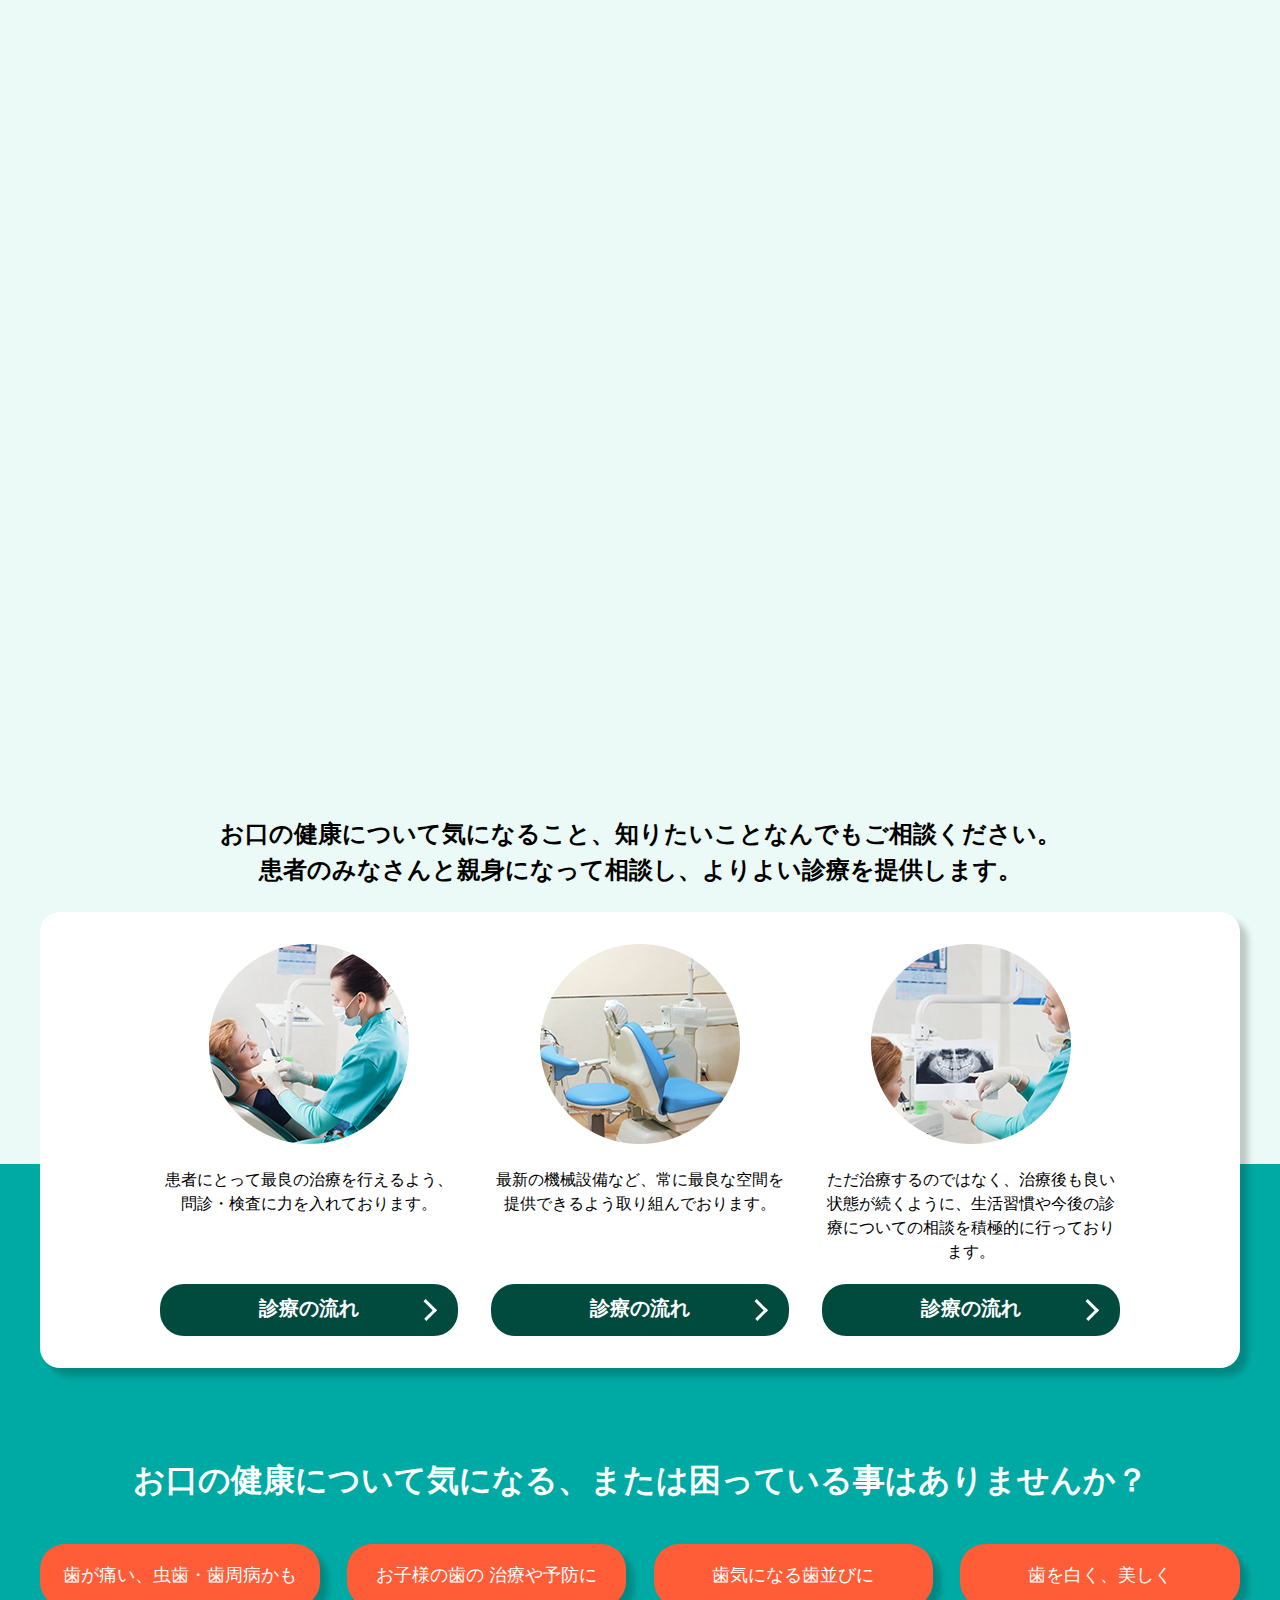
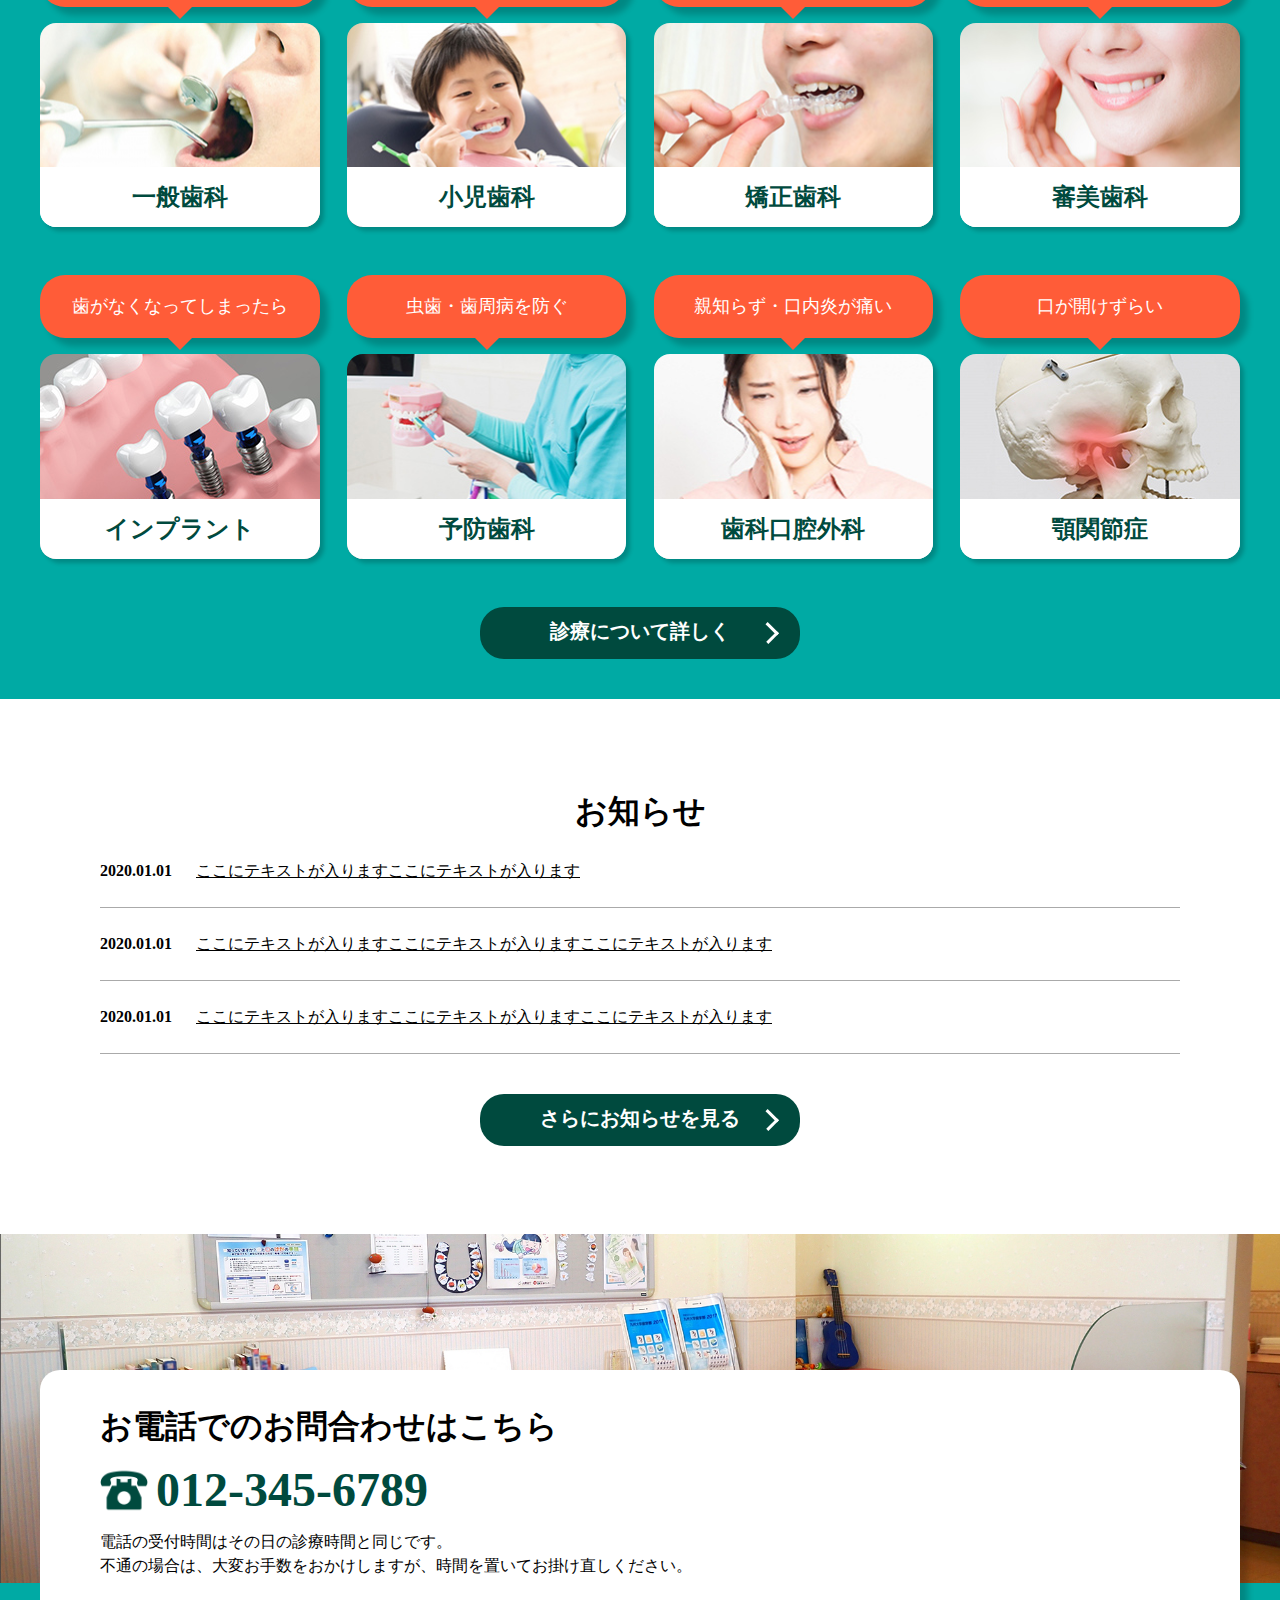
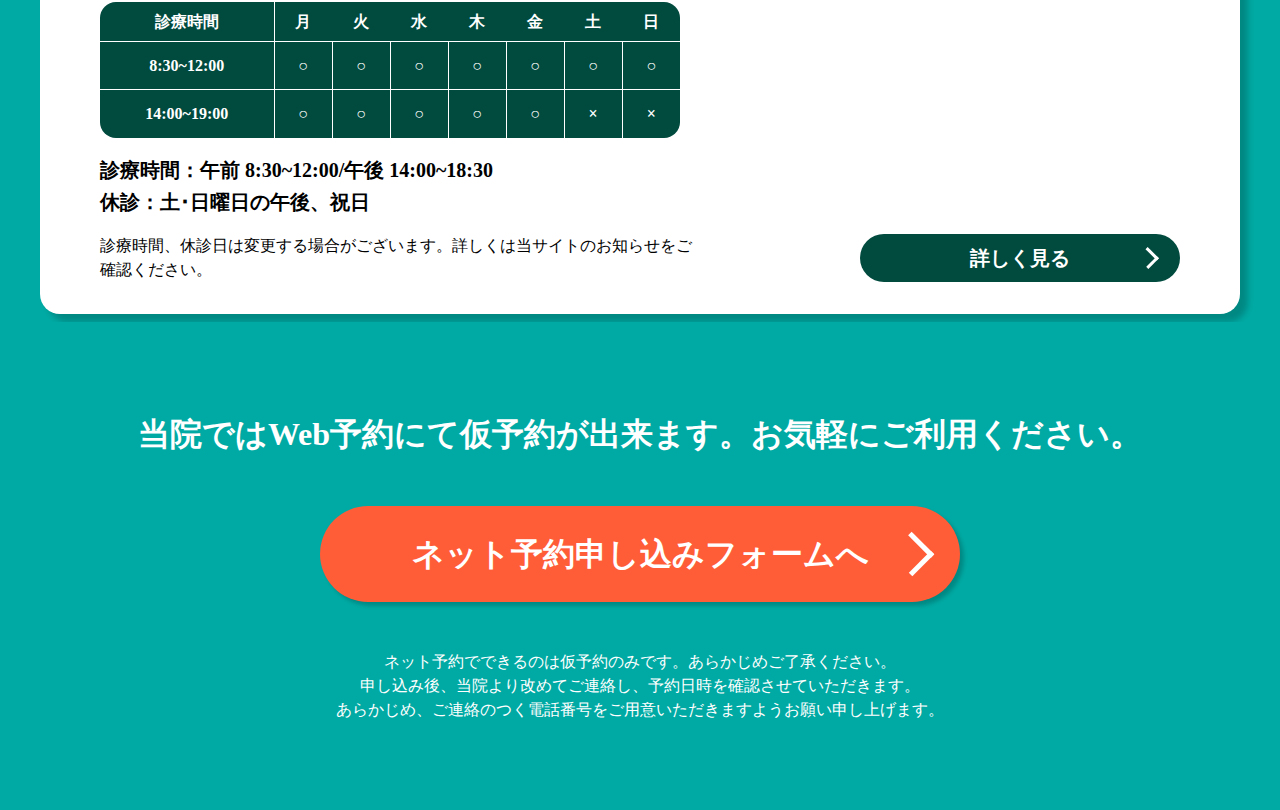
==== dental/index.html @ 42e89851 "GitHub_Pages_dental" ====
<!DOCTYPE html>
<html lang="ja">
<head>
	<meta charset="UTF-8">
	<meta name="viewport" content="width=device-width, initial-scale=1.0">
	<title>かわぐち歯科医院</title>

	<script src="common/js/jquery-3.3.1.min.js"></script>
	<script src="common/js/common.js"></script>

	<link rel="stylesheet" href="common/css/reset.css">
	<link rel="stylesheet" href="common/css/style.css">
</head>
<body>
<!--#include file="/common/inc/header.html"-->
	<main id="main">
		<section class="mv conts-inner fadeIn">
				<div class="mv-img pc-only"><img src="img/img_mv.png" srcset="img/img_mv.png 1x,img/img_mv@2x.png 2x" alt=""></div>
				<div class="overview">
					<h2 class="hl-font fadeIn">赤ちゃんからお年寄りまで。<br>
						安心して利用できる歯医者を目指して。</h2>
					<p class="fadeIn">歯は私たち動物の生活に欠かせない大切なものです。<br>
						歯の健康を守ることはその方が良い生活を送るのを守ることにつながります。<br>
						かわぐち歯科医院では一人でも多くの方のお口の健康を守り、地域の生活に根付いた歯医者さんを目指しています。</p>
				</div>
		</section>
		<section class="feature">
			<div class="conts-inner">
				<h2 class="hl-font scrollFadeIn">お口の健康について気になること、知りたいことなんでもご相談ください。<br class="pc-only">患者のみなさんと親身になって相談し、よりよい診療を提供します。</h2>
				<div class="feature-wrap scrollFadeUp">
					<ul class="feature-inner">
						<li>
							<figure><img src="img/img_feature_01.png" srcset="img/img_feature_01.png 1x,img/img_feature_01@2x.png 2x" alt=""></figure>
							<div>
								<p>患者にとって最良の治療を行えるよう、問診・検査に力を入れております。</p>
								<a href="" class="btn-link">診療の流れ<span class="header-arrow"></span></a>
							</div>
						</li>
						<li>
							<figure><img src="img/img_feature_02.png" srcset="img/img_feature_02.png 1x,img/img_feature_02@2x.png 2x" alt=""></figure>
							<div>
								<p>最新の機械設備など、常に最良な空間を提供できるよう取り組んでおります。</p>
								<a href="" class="btn-link">診療の流れ<span class="header-arrow"></span></a>
							</div>
						</li>
						<li>
							<figure><img src="img/img_feature_03.png" srcset="img/img_feature_03.png 1x,img/img_feature_03@2x.png 2x" alt=""></figure>
							<div>
								<p>ただ治療するのではなく、治療後も良い状態が続くように、生活習慣や今後の診療についての相談を積極的に行っております。</p>
								<a href="" class="btn-link">診療の流れ<span class="header-arrow"></span></a>
							</div>
						</li>
					</ul>
				</div>
			</div>
		</section>
		<section class="treat">
			<div class="conts-inner">
				<h2 class="hl-font scrollFadeIn">お口の健康について気になる、または困っている事はありませんか？</h2>
				<ul class="treat-list scrollFadeUp">
					<li>
						<p class="baloon">歯が痛い、虫歯・歯周病かも</p>
						<div><a href="">
							<img src="img/img_treat_01.jpg" srcset="img/img_treat_01.jpg 1x,img/img_treat_01@2x.jpg 2x" alt=""><span>一般歯科</span>
						</a></div>
					</li>
					<li>
						<p class="baloon">お子様の歯の 治療や予防に</p>
						<div><a href="">
							<img src="img/img_treat_02.jpg" srcset="img/img_treat_02.jpg 1x,img/img_treat_02@2x.jpg 2x" alt=""><span>小児歯科</span>
						</a></div>
					</li>
					<li>
						<p class="baloon">歯気になる歯並びに</p>
						<div><a href="">
							<img src="img/img_treat_03.jpg" srcset="img/img_treat_03.jpg 1x,img/img_treat_03@2x.jpg 2x" alt=""><span>矯正歯科</span>
						</a></div>
					</li>
					<li>
						<p class="baloon">歯を白く、美しく</p>
						<div><a href="">
							<img src="img/img_treat_04.jpg" srcset="img/img_treat_04.jpg 1x,img/img_treat_04@2x.jpg 2x" alt=""><span>審美歯科</span>
						</a></div>
					</li>
					<li>
						<p class="baloon">歯がなくなってしまったら</p>
						<div><a href="">
							<img src="img/img_treat_05.jpg" srcset="img/img_treat_05.jpg 1x,img/img_treat_05@2x.jpg 2x" alt=""><span>インプラント</span>
						</a></div>
					</li>
					<li>
						<p class="baloon">虫歯・歯周病を防ぐ</p>
						<div><a href="">
							<img src="img/img_treat_06.jpg" srcset="img/img_treat_06.jpg 1x,img/img_treat_06@2x.jpg 2x" alt=""><span>予防歯科</span>
						</a></div>
					</li>
					<li>
						<p class="baloon">親知らず・口内炎が痛い</p>
						<div><a href="">
							<img src="img/img_treat_07.jpg" srcset="img/img_treat_07.jpg 1x,img/img_treat_07@2x.jpg 2x" alt=""><span>歯科口腔外科</span>
						</a></div>
					</li>
					<li>
						<p class="baloon">口が開けずらい</p>
						<div><a href="">
							<img src="img/img_treat_08.jpg" srcset="img/img_treat_08.jpg 1x,img/img_treat_08@2x.jpg 2x" alt=""><span>顎関節症</span>
						</a></div>
					</li>
				</ul>
				<a class="btn-link" href="">診療について詳しく<span class="white-cont-arrow"></span></a>
			</div>
		</section>
		<section class="news scrollFadeIn">
			<div class="conts-inner">
				<h2 class="hl-font">お知らせ</h2>
				<div class="news-list">
					<dl>
						<dt class="data">2020.01.01</dt>
						<dd class="title"><a href="">ここにテキストが入りますここにテキストが入ります</a></dd>
					</dl>
					<dl>
						<dt class="data">2020.01.01</dt>
						<dd class="title"><a href="">ここにテキストが入りますここにテキストが入りますここにテキストが入ります</a></dd>
					</dl>
					<dl>
						<dt class="data">2020.01.01</dt>
						<dd class="title"><a href="">ここにテキストが入りますここにテキストが入りますここにテキストが入ります</a></dd>
					</dl>
				</div>
				<a class="btn-link" href="">さらにお知らせを見る<span class="black-cont-arrow"></span></a>
			</div>
		</section>
		<div class="access">
			<div class="conts-inner scrollFadeUp">
				<div class="access-inner">
					<div class="access-l-inner">
						<div>
							<h3 class="hl-font">お電話でのお問合わせはこちら</h3>
							<p class="phone-num"><img src="common/img/icon_tele.png" alt="" width="56px">012-345-6789</p>
							<p class="note">電話の受付時間はその日の診療時間と同じです。<br>
								不通の場合は、大変お手数をおかけしますが、時間を置いてお掛け直しください。</p>
						</div>
						<div>
							<table class="day-table">
								<tr>
									<td>診療時間</td>
									<td class="week">月</td>
									<td class="week">火</td>
									<td class="week">水</td>
									<td class="week">木</td>
									<td class="week">金</td>
									<td class="week">土</td>
									<td class="week">日</td>
								</tr>
								<tr>
									<td>8:30~12:00</td>
									<td>○</td>
									<td>○</td>
									<td>○</td>
									<td>○</td>
									<td>○</td>
									<td>○</td>
									<td>○</td>
								</tr>
								<tr>
									<td>14:00~19:00</td>
									<td>○</td>
									<td>○</td>
									<td>○</td>
									<td>○</td>
									<td>○</td>
									<td>×</td>
									<td>×</td>
								</tr>
							</table>
							<p class="note">
								<span>診療時間：午前 8:30~12:00/午後 14:00~18:30<br>
									休診：土･日曜日の午後、祝日</span>
							</p>
							<p class="note">診療時間、休診日は変更する場合がございます。詳しくは当サイトのお知らせをご確認ください。</p>
						</div>
					</div>
					<div class="access-r-inner">
						<div class="map">
							<iframe src="https://www.google.com/maps/embed?pb=!1m18!1m12!1m3!1d3235.920713648022!2d139.7155083503374!3d35.80187973085672!2m3!1f0!2f0!3f0!3m2!1i1024!2i768!4f13.1!3m3!1m2!1s0x6018936f20add401%3A0x22ad331ac58eb2db!2z5bed5Y-j6aeF!5e0!3m2!1sja!2sjp!4v1653805474822!5m2!1sja!2sjp" style="border:0;" allowfullscreen="" loading="lazy" referrerpolicy="no-referrer-when-downgrade"></iframe>
						</div>
						<div class="btn-link-inner">
							<a class="btn-link" href="">詳しく見る</a>
						</div>
					</div>
				</div>
			</div>
		</div>
		<section class="web-form">
			<div class="conts-inner scrollFadeIn">
				<h3 class="hl-font">当院ではWeb予約にて仮予約が出来ます。<br class="sp-only">お気軽にご利用ください。</h3>
				<a href="form/" class="form-btn-link">ネット予約申し込みフォームへ</a>
				<p>ネット予約でできるのは仮予約のみです。あらかじめご了承ください。<br>
					申し込み後、当院より改めてご連絡し、予約日時を確認させていただきます。<br>
					あらかじめ、ご連絡のつく電話番号をご用意いただきますようお願い申し上げます。</p>
			</div>
		</section>
	</main>
<!--#include file="/common/inc/footer.html"-->
</body>
</html>
---- dental/common/css/style.css ----
/*
緑：#004A3E
#00AAA4
#EBFAF6　　　
オレンジ：#FF5C38
*/
*{
	font-size: 16px;
	line-height: 1.5;
}
@media screen and (max-width:767px){
	*{
		font-size: min(2vw,16px);
	}
}
a{
	width: 100%;
	height: 100%;
}
img{
	width: 100%;
}

/*PC・SPのみ表示*/
.sp-only{
	display: none;
}
@media screen and (max-width:767px){
	/*PC・SPのみ表示*/
	.pc-only{
		display: none;
	}
	.sp-only{
		display: block;
	}
}

/*~1200px*/
.conts-inner{
	width: 95%;
	max-width: 1200px;
	margin: 0 auto;
}
@media screen and (max-width:767px){
	/*~1200px*/
	.conts-inner{
		width: 96%;
		max-width: 736px;
	}
}
/*見出しフォント*/
.hl-font{
	font-family:"筑紫A丸ゴシック","ヒラギノ丸ゴ";
	font-weight: bold;
}
/*中央揃えテキスト*/
.align-C{
	text-align: center;
}
/*リンクボタン*/
.btn-link{
	display: block;
	position: relative;
	width: 320px;
	height: auto;
	padding: 14px 40px;
	border-radius: 24px;
	color: #fff;
	background-color: #004A3E;
	font-size: 20px;
	font-family:"筑紫A丸ゴシック","ヒラギノ丸ゴ";
	font-weight: bold;
	text-align: center;
	line-height: 1;
	transition: all 0.2s ease-out;
}
.btn-link:hover{
	background-color: #337f73;
}
.btn-link::after{
	content: '';
	display: inline-block;
	position: absolute;
    right: 24px;
    top: 50%;
	width: 16px;
	height: 15px;
	border-top: 3px solid #fff;
	border-right: 3px solid #fff;
	transform: translate(0,-50%) rotate(45deg); 
}
@media screen and (max-width:767px){
	/*リンクボタン*/
	.btn-link{
		width: 100%;
		max-width: 308px;
		height: auto;
		padding: min(2vw,16px) min(4vw,32px);
		border-radius: min(3.3vw,26px);
		font-size: min(2.6vw,20px);
	}
	.btn-link:hover{
		background-color: #337f73;
	}
	.btn-link::after{
		right: min(4vw,32px);
		width: min(2vw,16px);
		height: min(2vw,16px);
		border-top: 2px solid #fff;
		border-right: 2px solid #fff;
	}	
}

/*トップ推移ボタン*/
.top-btn{
	position: fixed;
	right: 24px;
	bottom: 24px;
	width: 96px;
	height: 96px;
	border-radius: 50%;
	background-color: #004A3E;
	z-index: 70;
	opacity: 0;
	transition: all 0.3s ease-out;
}
.top-btn:hover{
	background-color: #337f73;
}
.top-btn.active{
	opacity: 1;
}
.top-btn>a{
	position: relative;
	display: block;
	width: 100%;
	height: 100%;
}
.top-btn-arrow{
	position: absolute;
	top: 50%;
	left: 0;
	right: 0;
	width: 32px;
	height: 32px;
	margin: 0 auto;
	border-left: 4px solid #fff;
	border-top: 4px solid #fff;
	transform: translateY(-25%) rotate(45deg);
}

/*---------------------------------------*/
/*ヘッダー*/
header{
	position: fixed;
	top:0;
	width: 100%;
	background-color: #fff;
	z-index: 100;
}
header .conts-inner{
	display: flex;
	justify-content: space-between;
	padding-top: 16px;
}
/*ロゴ*/
.header-logo{
	width: 322px;
	height: 48px;
	margin-left: 24px;
}
.header-logo>img{
	width: auto;
	height: 100%;
}
/*メインナビ*/
.main-nav{
	display: flex;
	margin-top: 16px;
	font-family:"筑紫A丸ゴシック","ヒラギノ丸ゴ";
	font-weight: bold;
}
.main-nav>li>a{
	display: block;
	padding: 16px min(1.9vw,24px);
	line-height: 1;
	transition: all 0.2s ease-out;
}
.main-nav>li>a:hover{
	opacity: 0.5;
}
/*ヘッダー右側*/
.header-r-inner{
}
.header-r-inner .phone-num{
	display: inline-block;
	height: 32px;
	color: #004A3E;
	font-size: 32px;
	font-family:"筑紫A丸ゴシック","ヒラギノ丸ゴ";
	font-weight: bold;
	line-height: 1;
	vertical-align: middle;
}
.header-r-inner .phone-num>img{
	margin-right: 8px;
	width: 39px;
}
.header-r-inner p{
	margin-top: 16px;
	font-size: min(1.7vw,16px);
	font-family:"筑紫A丸ゴシック","ヒラギノ丸ゴ";
	font-weight: bold;
}
#hamburger-icon{
	display: none;
}
.sp-main-nav{
	display: none;
}
@media screen and (max-width:767px){
	header .conts-inner{
		padding: min(3.1vw,24px) 0;
	}
	.header-logo{
		width: auto;
		max-width: 268px;
		height: 10vw;
		max-height: 40px;
		margin-left: 0;
	}
	.main-nav,.header-r-inner{
		display: none;
	}
	#hamburger-icon{
		display: block;
		position: relative;
		width: 15%;
		max-width: 40px;
		height: 28px;
		margin-top: min(1vw,8px);
		cursor: pointer;
	}
	#hamburger-icon div{
		position: absolute;
		width: 100%;
		height: 4px;
		background-color: #004A3E;
		transition: all 0.3s ease-out;
	}
	#hamburger-icon div:nth-child(1){
		top: 0;
	}
	#hamburger-icon div:nth-child(2){
		top: 45%;
	}
	#hamburger-icon div:nth-child(3){
		top: 90%;
	}
	#hamburger-icon.active div:nth-child(1){
		transform: translateY(320%) rotate(45deg);
	}
	#hamburger-icon.active div:nth-child(2){
		width: 0;
	}
	#hamburger-icon.active div:nth-child(3){
		transform: translateY(-320%) rotate(-45deg);
	}

	.sp-main-nav{
		position: fixed;
		top: calc(min(6.2vw,48px) + min(10vw,40px));
		display: block;
		width: 100%;
		height: 0;
		padding: 0 2%;
		/*opacity: 0;*/
		background-color: rgba(255, 255, 255, 0.8);
		font-size: 16px!important;
		overflow: hidden;
		z-index: 80;
		transition: all 0.3s ease-out;
	}
	.sp-main-nav.active{
		height: 100vh;
	}
	.sp-main-nav ul{
		padding-top: 24px;
	}
	.sp-main-nav li{
		border-bottom: 1px solid #000;
		text-align: center;
	}
	.sp-main-nav li>a{
		display: block;
		padding: 3.1vw;
	}
	.sp-main-nav>div{
		margin-top: 24px;
	}
	.sp-main-nav .phone-num{
		display: inline-block;
		color: #004A3E;
		font-size: 32px;
		font-family:"筑紫A丸ゴシック","ヒラギノ丸ゴ";
		font-weight: bold;
		line-height: 1;
		vertical-align: middle;
	}
	.sp-main-nav .phone-num>img{
		margin-right: 8px;
		width: 39px;
	}
}

/*---------------------------------------*/
/**/
main{
    padding-top: 128px;
    background-color: #EBFAF6;
}
@media screen and (max-width:767px){
	main{
		padding-top: calc(min(6.2vw,48px) + min(10vw,40px));
	}	
}
/*---------------------------------------*/
/*メインビジュアル*/
.mv{
	position: relative;
	width: 95%;
	max-width: 1200px;
	height: min(50vw,600px);
	margin: 0 auto;
}
.mv .mv-img{
	position: absolute;
	top: 0;
	right: 0;
	width: 67%;
	max-width: 800px;
}
.mv .overview{
	position: absolute;
	bottom: 0;
	padding-left: min(4.7vw,60px);
	z-index: 50;
}
.mv .overview>h2{
	color: #004A3E;
	font-size: 40px;
	line-height: 1.8;
}
.mv .overview>p{
	margin-top: 16px;
	line-height: 2;
}
@media screen and (max-width:767px){
	.mv{
		width: 100%;
		height: auto;
		background-image: url("../../img/mv_sp.jpg");
		background-repeat: no-repeat;
		background-position: center top;
		background-size: contain;
	}
	.mv .overview{
		position: unset;
		width: 96%;
		margin: 0 auto;
		padding: 65.6vw 0 0 0;
	}
	.mv .overview>h2{
		font-size: min(5.2vw,40px);
		line-height: 1.5;
	}
}

/*---------------------------------------*/
/*特長*/
.feature{
	padding-top: 88px;
	text-align: center;
}
.feature h2{
	font-size: 24px;
}
.feature-wrap{
	width: 100%;
	margin-top: 24px;
	padding: 32px min(4.7vw,60px);
	background-color: #fff;
	border-radius: 20px;
	position: relative;
	z-index: 50;
	box-shadow: 8px 8px 6px rgba(0, 0, 0, 0.2);
}
.feature-inner{
	display: flex;
	flex-direction: row;
	justify-content: space-between;
	max-width: 960px;
	margin: 0 auto;
}
.feature-inner>li{
	position: relative;
	width: 31%;
	padding-bottom: 72px;
}
.feature-inner>li:first-child{
	
}
.feature-inner>li figure{
	width: 15.6vw;
	max-width: 200px;
	margin: 0 auto;
}
.feature-inner>li p{
	margin-top: 24px;
}
.feature-inner>li .btn-link{
	position: absolute;
	bottom: 0;
	width: 100%;
	margin: 24px auto 0;
}

@media screen and (max-width:767px){
	.feature{
		padding-top: min(9.3vw,72px);
	}
	.feature h2{
		font-size: min(3.2vw,24px);
	}
	.feature-wrap{
		margin-top: min(3.2vw,24px);
		padding: 24px min(4.1vw,32px);
	}
	.feature-inner{
		flex-direction: column;
	}
	.feature-inner>li{
		display: flex;
		flex-direction: row;
		justify-content: space-between;
		width: 100%;
		margin-top: 24px;
		padding-bottom: 0;
	}
	.feature-inner>li>div{
		width: 100%;
		padding-left: min(3.2vw,24px);
	}
	.feature-inner>li:first-child{
		margin-top: 0;
	}
	.feature-inner>li figure{
		width: 16.6vw;
		max-width: 128px;
		min-width: 96px;
		margin: 0 3% 0 0;
	}
	.feature-inner>li p{
		margin-top: 8px;
		font-size: min(1.8vw,14px);
		text-align: left;
	}
	.feature-inner>li .btn-link{
		position: relative;
		margin: 16px 0 0;
	}
}

/*---------------------------------------*/
/*診療案内*/
.treat{
	margin-top: -204px;
	padding: 292px 0 40px;
	background-color: #00AAA4;
	color: #fff;
	text-align: center;
}
.treat h2{
	font-size: 32px;
}
.treat-list{
	display: flex;
	flex-wrap: wrap;
	justify-content: space-between;
	width: 100%;
	margin-top: 40px;
}
.treat-list>li{
	width: 23.3%;
	max-width: 280px;
	margin-bottom: 48px;
}
.treat-list>li .baloon{
	width: 100%;
	height: auto;
	padding: min(1.5vw,18px);
	border-radius: 25px;
	color: #fff;
	background-color: #FF5C38;
	font-size: min(1.4vw,18px);
	position: relative;
	box-shadow: 8px 8px 6px rgba(0, 0, 0, 0.2);
}
.treat-list>li .baloon::after{
	content: "";
	width: 24px;
	margin: 0 auto;
	border-width: 12px;
	border-color: #FF5C38 transparent transparent transparent;
	position: absolute;
	bottom: -24px;
	left: 0;
	right: 0;
}
.treat-list>li div{
	width: 100%;
	margin-top: 16px;
	border-radius: min(1.3vw,16px);
	overflow: hidden;
	position: relative;
	box-shadow: 4px 4px 4px rgba(0, 0, 0, 0.2);
	transition: all 0.2s ease-out;
}
.treat-list>li div:hover{
	transform: translate(4px,4px);
}
.treat-list>li img{
	width: 100%;
}
.treat-list>li span{
	display: block;
	width: 100%;
	height: auto;
	padding: min(1vw,12px);
	color: #004A3E;
	background-color: #fff;
	font-size: min(2vw,24px);
	font-weight: bold;
	font-family:"筑紫A丸ゴシック","ヒラギノ丸ゴ";
	position: absolute;
	bottom: 0;
}
.treat .btn-link{
	margin: 0 auto;
}
@media screen and (max-width:1040px){
	.treat-list>li{
		width: 32%;
	}
}
@media screen and (max-width:767px){
	.treat{
		padding: 276px 0 24px;
	}
	.treat h2{
		font-size: min(3.2vw,24px);
	}
	.treat-list{
		justify-content: space-around;
		margin-top: min(5.2vw,40px);
	}
	.treat-list>li{
		width: 48%;
		max-width: 344px;
		min-width: 152px;
		margin-bottom: min(4.1vw,32px);
	}
	.treat-list>li .baloon{
		padding: min(2vw,16px);
		font-size: min(2.6vw,20px);
	}
	.treat-list>li .baloon::after{
		width: min(3.1vw,24px);
		border-width: 12px;
		bottom: min(-3.1vw,-24px);
	}
	.treat-list>li span{
		font-size: min(3.1vw,24px);
	}
}

/*---------------------------------------*/
/*お知らせ*/
.news{
	background-color: #fff;
	padding: 88px min(4.7vw,60px);
}
.news h2{
	text-align: center;
	font-size: 32px;
}
.news-list{
	width: 100%;
	max-width: 1080px;
	margin: 8px auto 0;
}
.news-list>dl{
	display: flex;
	width: 100%;
	margin-top: 24px;
	padding-bottom: 24px;
	border-bottom: 1px solid #aaa;
}
.news-list>dl dd{
	width: 100%;
	margin-left: 24px;
}
.news-list>dl dd a{
	text-decoration: underline; 
}
.news .btn-link{
	margin: 40px auto 0;
}
@media screen and (max-width:767px){
	.news{
		padding: min(9.3vw,72px) 24px;
	}
	.news h2{
		font-size: min(3.2vw,24px);
	}
	.news-list{
		margin: 0 auto;
	}
	.news-list>dl{
		display: block;
		margin-top: 16px;
		padding: 0 min(4.1vw,32px) 16px;
	}
	.news-list>dl dd{
		margin-left: 0;
	}
	.news .btn-link{
		margin: 32px auto 0;
	}
}
/*---------------------------------------*/
/**/
.access{
	padding: 136px 0 8px;
	background-color: #00AAA4;
	background-image: url("../../img/bg_access.jpg");
	background-position: top;
	background-size: contain;
	background-repeat: no-repeat;
}
.access .conts-inner{
	padding: 32px min(5vw,60px);
	background-color: #fff;
	border-radius: 20px;
	box-shadow: 8px 8px 6px rgba(0, 0, 0, 0.2);
}
.access-inner{
	display: flex;
	justify-content: space-between;
	width: 100%;
}
.access h3{
	font-size: min(2.6vw,32px);
}
.access-l-inner{
	width: 56%;
}
.access-r-inner{
	position: relative;
	width: 41%;
}
.access .phone-num{
	height: min(4vw,48px);
	margin-top: 16px;
	color: #004A3E;
    font-size: min(4vw,48px);
    font-family: "筑紫A丸ゴシック","ヒラギノ丸ゴ";
    font-weight: bold;
    line-height: 1;
    vertical-align: middle;
}
.access .phone-num>img{
	width: auto;
	height: min(4vw,48px);
	margin-right: 8px;
}
.access .note{
	margin-top: 16px;
}
.access .note>span{
	font-size: 20px;
	font-weight: bold;
	line-height: 1.6;
}
.access table{
	width: 100%;
	max-width: 580px;
	margin-top: 24px;
	border-radius: 16px;
	color: #fff;
	background-color: #004A3E;
	font-family: "筑紫A丸ゴシック","ヒラギノ丸ゴ";
}
.access table tr{
	height: 48px;
	border-bottom: 1px solid #fff;
	font-weight: bold;
}
.access table tr:first-of-type{
	height: 40px;
}
.access table tr:last-of-type{
	border-bottom: none;
}
.access table td{
	width: 10%;
	border-right: 1px solid #fff;
	text-align: center;
	vertical-align: middle;
}
.access table tr td:first-of-type{
	width: 30%;
}
.access table td.week,.access table tr td:last-of-type{
	border-right: none;
}
.access .map{
	width: 100%;
	height: 346px;
}
.access .map iframe{
	width: 100%;
	height: 100%;
}
.access .btn-link-inner{
	position: absolute;
	right: 0;
	bottom: 0;
}
@media screen and (max-width:959px){
	.access-inner{
		display: block;
	}
	.access-inner>div{
		width: 100%;
	}
}
@media screen and (max-width:767px){
	.access{
		padding: 88px 0 8px;
		background-image: url("../../img/bg_access_sp.jpg");
	}
	.access .conts-inner{
		padding: 24px min(4.1vw,32px);
		background-color: #fff;
	}
	.access h3{
		font-size: min(3.1vw,24px);
	}
	.access-r-inner{
		margin-top: 24px;
	}
	.access .phone-num{
		height: min(8vw,40px);
		margin-top: min(2vw,16px);
		font-size: min(8vw,40px);
	}
	.access .phone-num>img{
		height: min(8vw,40px);
	}
	.access .note{
		margin-top: min(2vw,16px);
	}
	.access .note>span{
		font-size: min(2.6vw,20px);
	}
	.access table{
		width: 100%;
		max-width: 580px;
		margin-top: min(3.1vw,24px);
	}
	.access table tr{
		height: 40px;
	}
	.access table tr:first-of-type{
		height: 32px;
	}
	.access .btn-link-inner{
		position: unset;
		margin-top: 24px;
	}
	.access .btn-link{
		margin: 0 auto;
	}
}
/*---------------------------------------*/
/**/
.web-form{
	padding: 88px 0;
	background-color: #00AAA4;
	color: #fff;
	text-align: center;
}
.web-form h3{
	font-size: 32px;
}
.web-form .form-btn-link{
	position: relative;
	display: block;
	width: 640px;
	height: 96px;
	margin: 48px auto 0;
	padding: 32px 60px;
	border-radius: 48px;
	box-shadow: 4px 4px 4px rgba(0, 0, 0, 0.2);
	color: #fff;
	background-color: #FF5C38;
	font-size: 32px;
	font-family:"筑紫A丸ゴシック","ヒラギノ丸ゴ";
	font-weight: bold;
	text-align: center;
	line-height: 1;
	transition: all 0.2s ease-out;
}
.web-form .form-btn-link:hover{
	box-shadow: 0 0 0 transparent;
	background-color: #ff8b72;
	transform: translate(4px,4px);
}
.web-form .form-btn-link::after{
	content: '';
	display: inline-block;
	position: absolute;
    right: 32px;
    top: 50%;
	width: 32px;
	height: 31px;
	border-top: 5px solid #fff;
	border-right: 5px solid #fff;
	transform: translate(0,-50%) rotate(45deg); 
}
.web-form p{
	margin-top: 48px;
}
@media screen and (max-width:767px){
	.web-form{
		padding: min(11vw,88px) 0;
	}
	.web-form h3{
		font-size: min(3.1vw,24px);
	}
	.web-form .form-btn-link{
		width: 100%;
		max-width: 560px;
		height: auto;
		margin: min(4.1vw,32px) auto 0;
		padding: min(3.1vw,24px) 2.6vw;
		border-radius: min(6.2vw,48px);
		font-size: min(4.1vw,32px) ;
	}
	.web-form .form-btn-link::after{
		right: 32px;
		width: 16px;
		height: 15px;
		border-top: 3px solid #fff;
		border-right: 3px solid #fff;
	}
	.web-form p{
		margin-top: 24px;
	}
}
/*---------------------------------------*/
/*フッター*/
footer{
	padding: 48px 0;
}
footer h1{
	width: 322px;
	height: 48px;
	margin-left: 24px;
}
footer h1>img{
	width: auto;
	height: 100%;
}
footer p{
	margin-left: 24px;
}

footer h1+p{
	margin-top: 32px;
}
@media screen and (max-width:767px){
	/*フッター*/
	footer{
		padding: min(3.1vw,24px) 0;
	}
	footer h1{
		width: 55%;
		max-width: 214px;
		height: auto;
		margin-left: 0;
	}
	footer h1>img{
		width: 100%;
		height: auto;
	}
	footer p{
		margin-left: 0;
	}

	footer h1+p{
		margin-top: 8px;
	}
}

/*---------------------------------------*/
/**/
.fadeIn{
	animation-name: fadeInAnime;
	animation-duration: 2s;
	animation-fill-mode: forwards;
	opacity: 0;
}
@keyframes fadeInAnime{
	from{
		opacity: 0;
	}
	to{
		opacity: 1;
	}
}

.fadeUp{
	animation-name: fadeUpAnime;
	animation-duration: 1s;
	animation-fill-mode: forwards;
	opacity: 0;
}
@keyframes fadeUpAnime{
	from{
		opacity: 0;
		transform: translateY(100px);
	}
	to{
		opacity: 1;
		transform: translateY(0);
	}
}
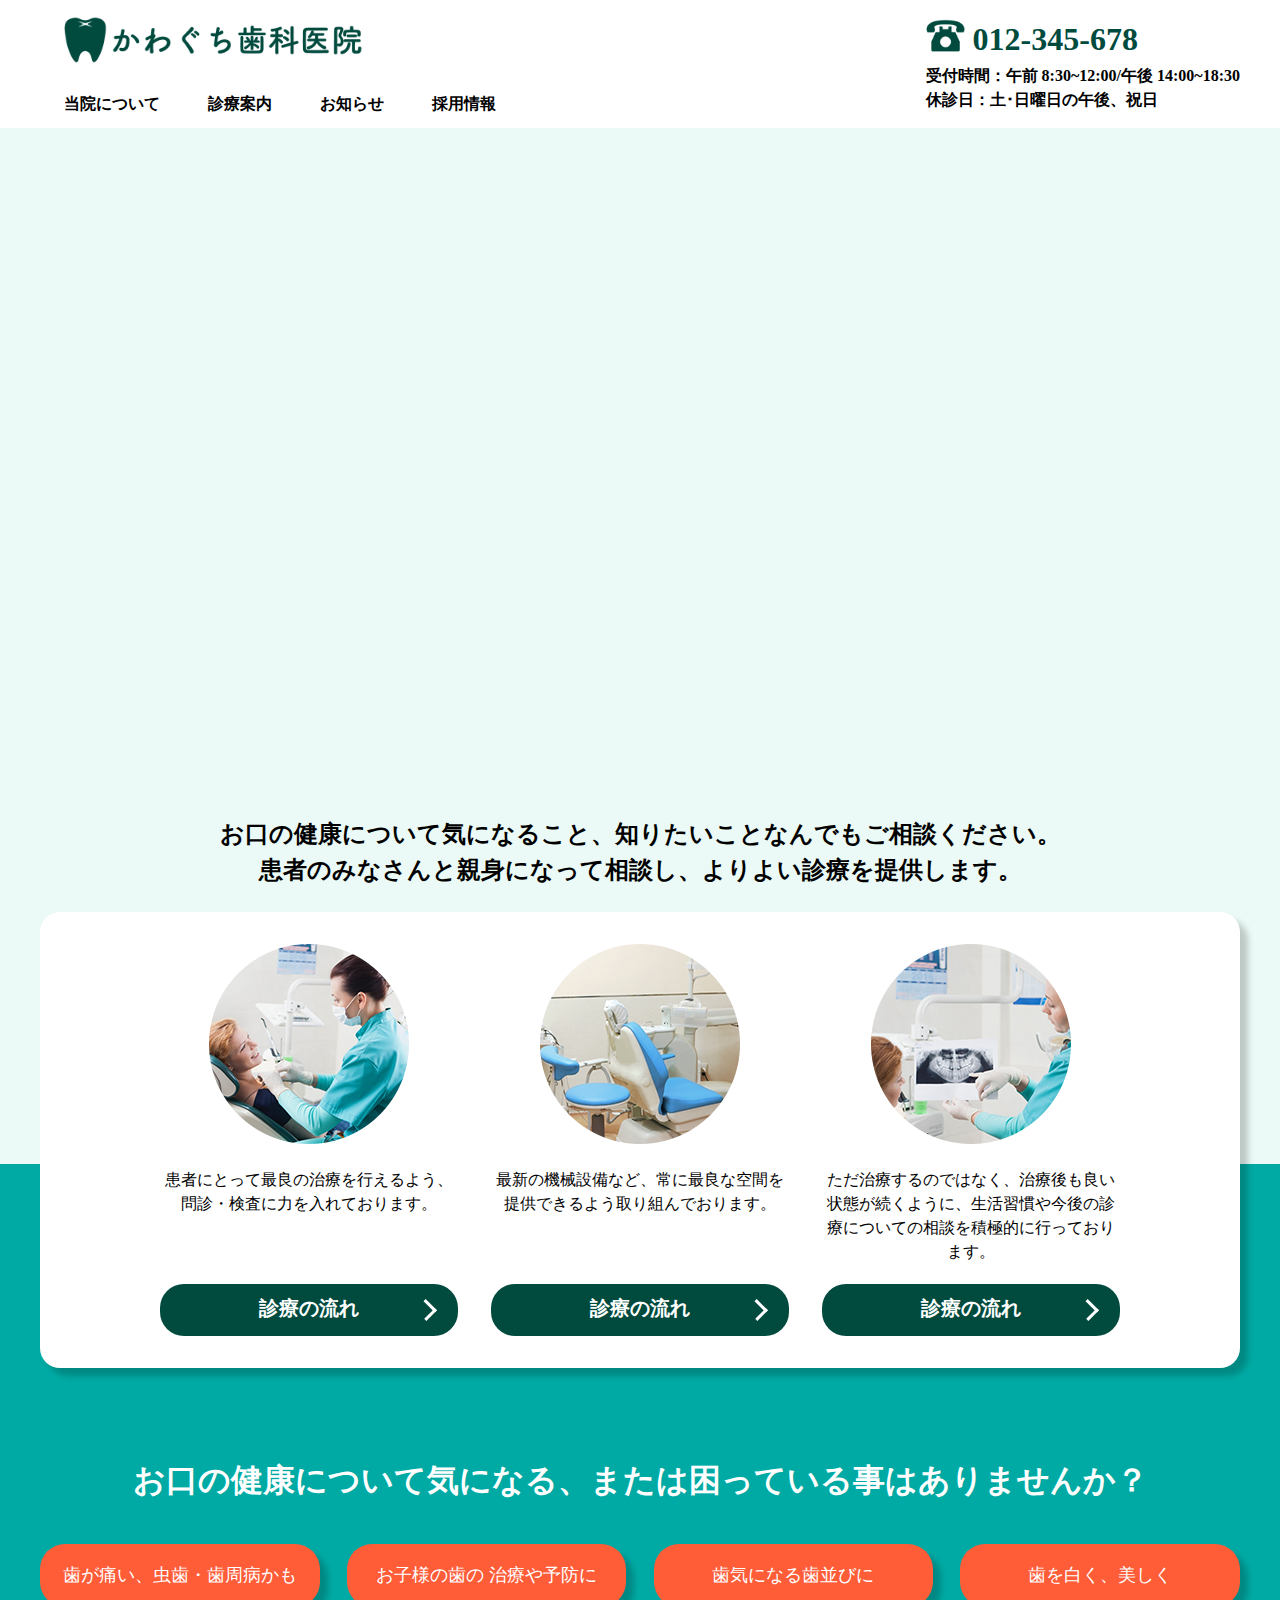
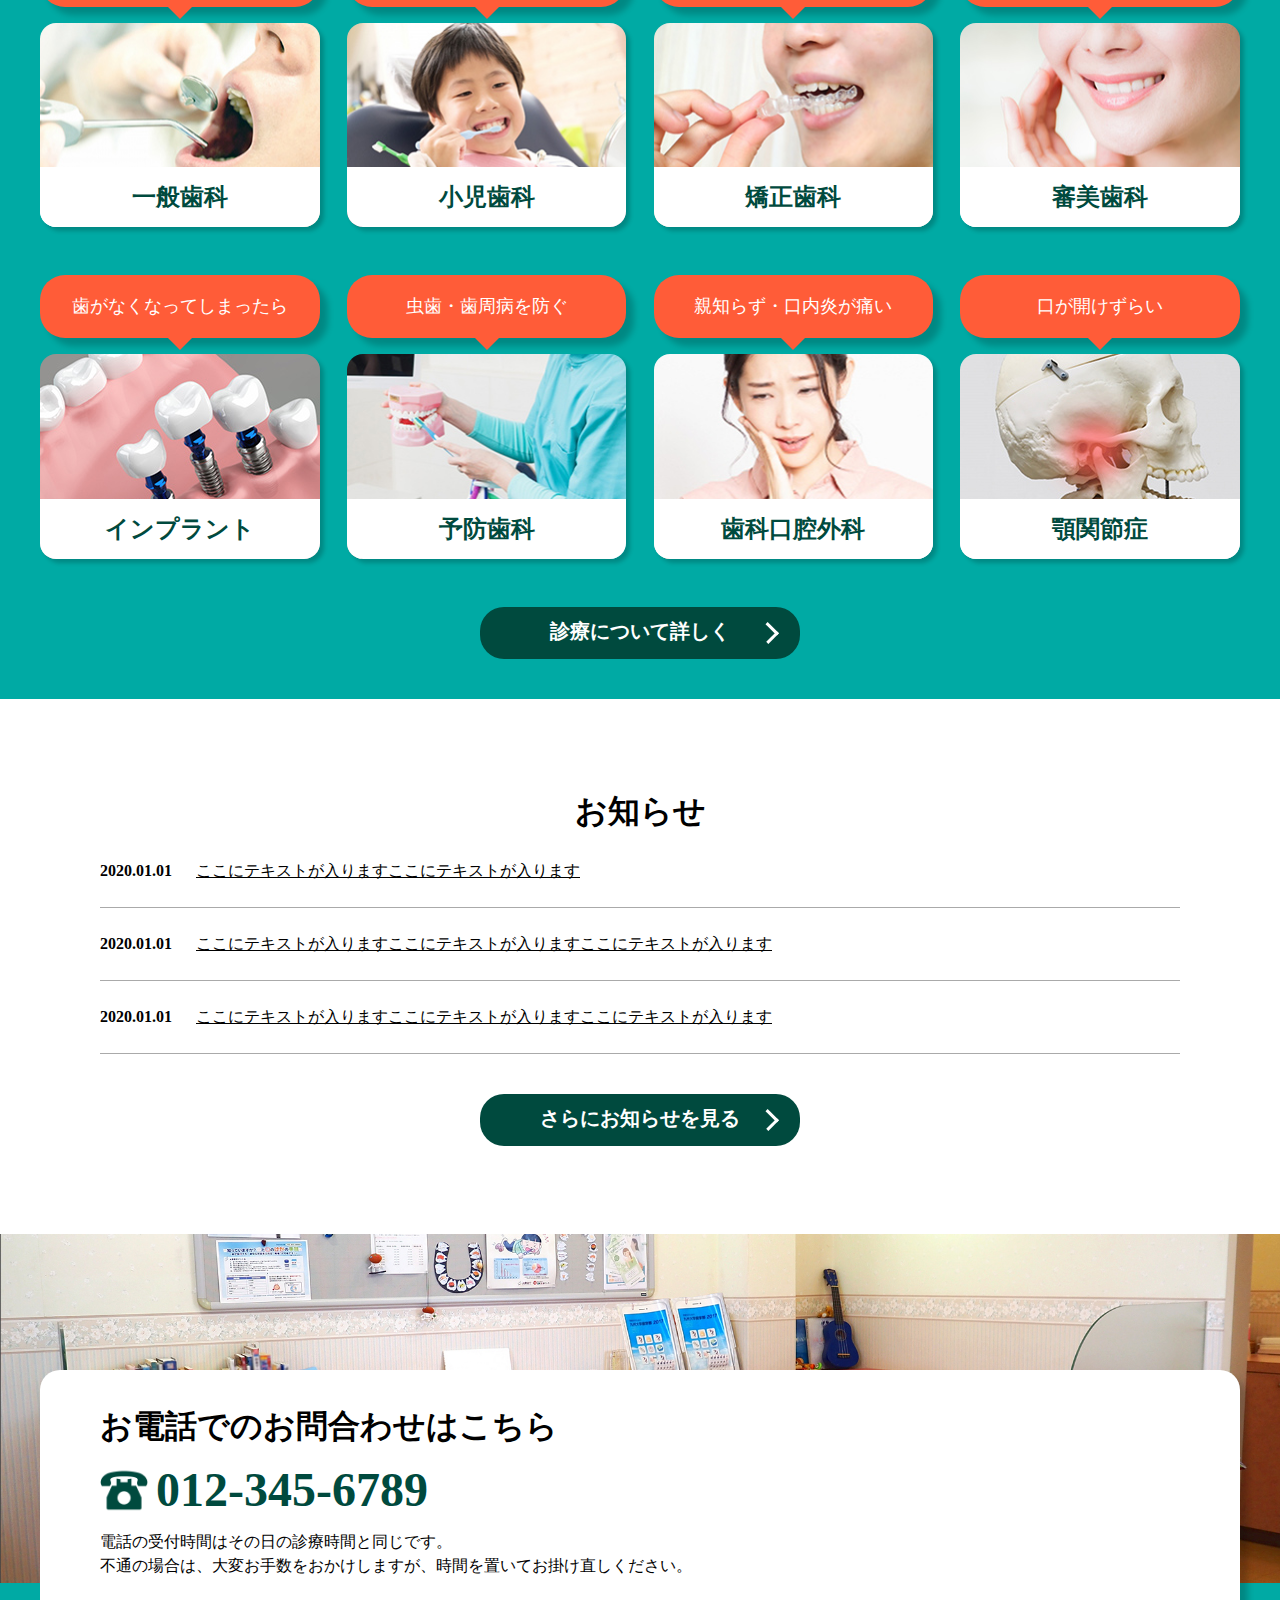
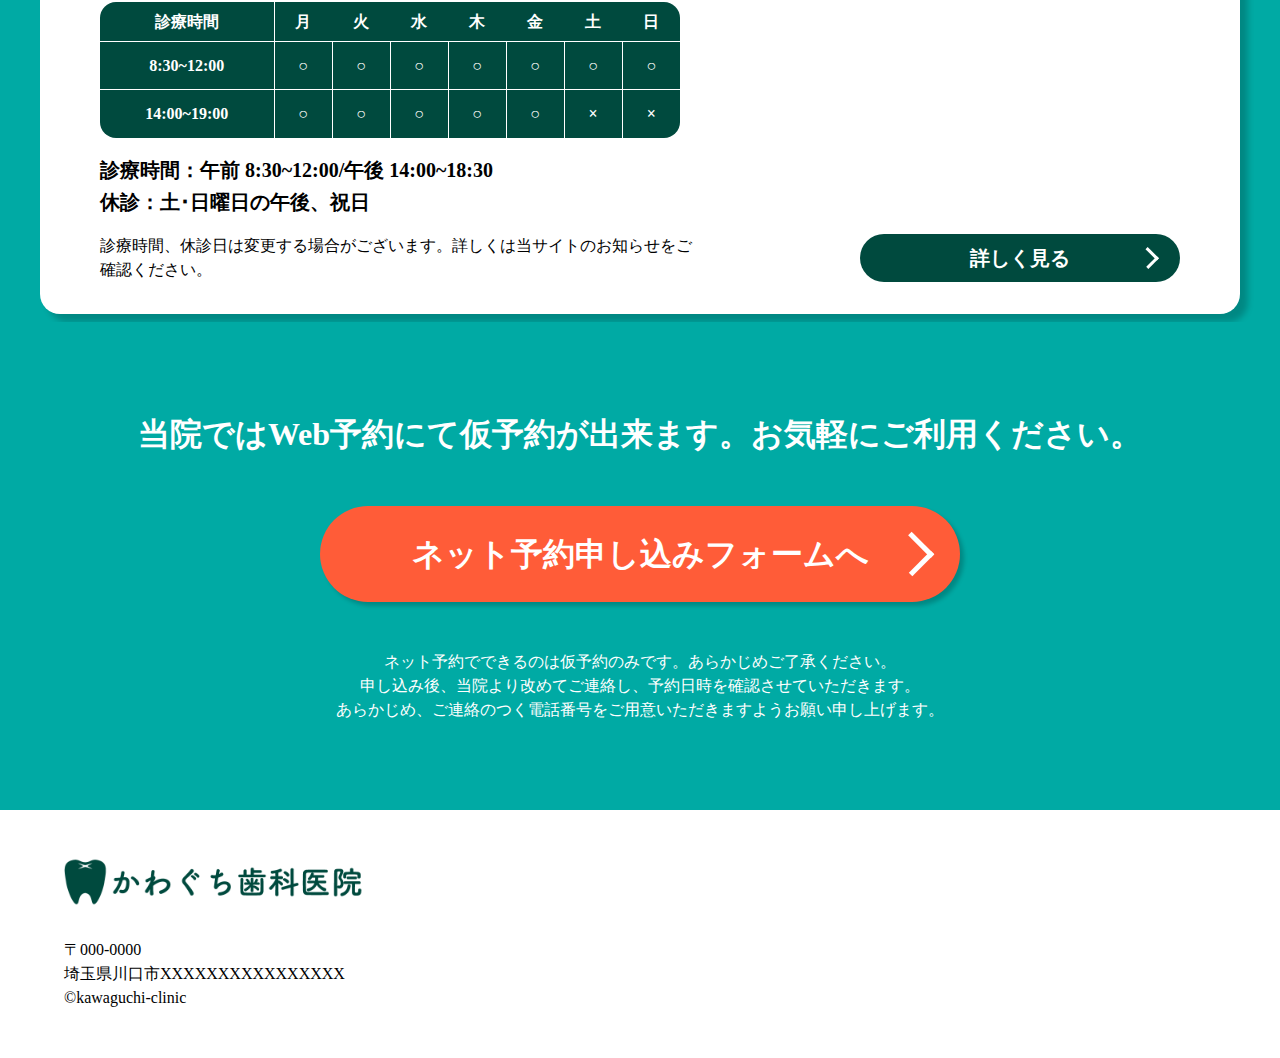
==== commit b2c7ffd5: "Update index.html" ====
--- a/dental/index.html
+++ b/dental/index.html
@@ -12,7 +12,46 @@
 	<link rel="stylesheet" href="common/css/style.css">
 </head>
 <body>
-<!--#include file="/common/inc/header.html"-->
+	<header>
+		<div class="conts-inner">
+			<div class="header-l-inner">
+				<h1 class="header-logo"><img src="common/img/logo.png" alt="かわぐち歯科医院"></h1>
+				<ul class="main-nav">
+					<li><a href="">当院について</a></li>
+					<li><a href="">診療案内</a></li>
+					<li><a href="">お知らせ</a></li>
+					<li><a href="">採用情報</a></li>
+				</ul>
+			</div>
+			<div class="header-r-inner">
+				<span class="phone-num"><img src="common/img/icon_tele.png" alt="" >012-345-678</span>
+				<p>
+					受付時間：午前 8:30~12:00/午後 14:00~18:30<br>
+					休診日：土･日曜日の午後、祝日
+				</p>
+			</div>
+			<div id="hamburger-icon">
+				<div></div>
+				<div></div>
+				<div></div>
+			</div>
+		</div>
+		<div class="sp-main-nav">
+			<ul>
+				<li><a href="">当院について</a></li>
+				<li><a href="">診療案内</a></li>
+				<li><a href="">お知らせ</a></li>
+				<li><a href="">採用情報</a></li>
+			</ul>
+			<div>
+				<span class="phone-num"><img src="common/img/icon_tele.png" alt="" >012-345-678</span>
+				<p>
+					受付時間：午前 8:30~12:00/午後 14:00~18:30<br>
+					休診日：土･日曜日の午後、祝日
+				</p>
+			</div>
+		</div>
+	</header>
 	<main id="main">
 		<section class="mv conts-inner fadeIn">
 				<div class="mv-img pc-only"><img src="img/img_mv.png" srcset="img/img_mv.png 1x,img/img_mv@2x.png 2x" alt=""></div>
@@ -201,6 +240,13 @@
 			</div>
 		</section>
 	</main>
-<!--#include file="/common/inc/footer.html"-->
+	<footer>
+		<div class="conts-inner">
+			<h1><img src="common/img/logo.png" height="48px" alt="かわぐち歯科医院"></h1>
+			<p>〒000-0000<br>埼玉県川口市XXXXXXXXXXXXXXXX</p>
+			<p class="copy">©︎kawaguchi-clinic</p>
+		</div>
+	</footer>
+	<div class="top-btn"><a href="#main"><div class="top-btn-arrow"></div></a></div>
 </body>
-</html>+</html>
